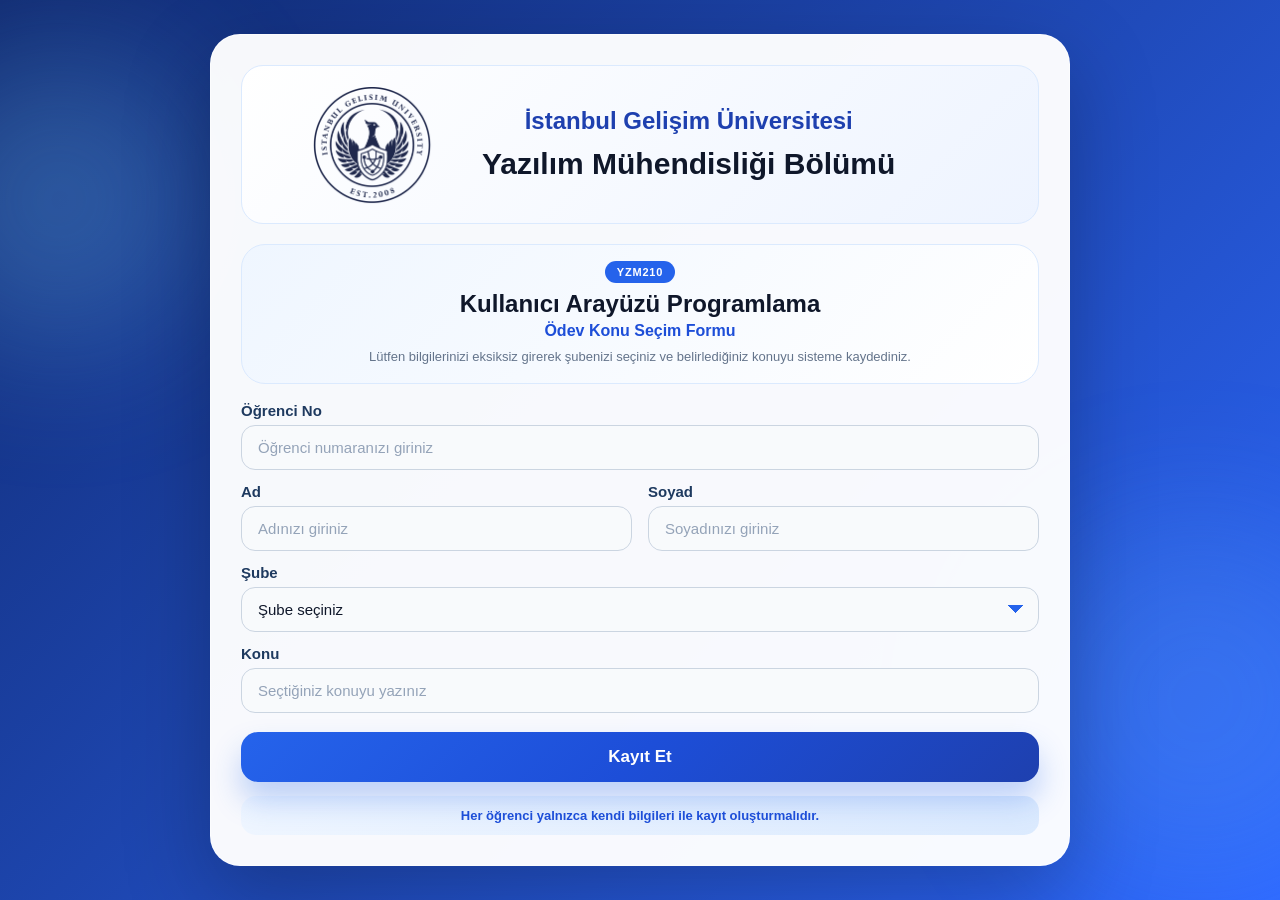
==== index.html @ 4514ed6f "Add files via upload" ====
<!DOCTYPE html>
<html lang="tr">
<head>
  <meta charset="UTF-8">
  <meta name="viewport" content="width=device-width, initial-scale=1.0">
  <title>İşletim Sistemleri Konu Seçim Formu</title>
  <link rel="stylesheet" href="Google_sheet.css">
</head>

<body>

  <div class="page">
    <div class="form-card">

      <div class="brand-header">
        <div class="brand-logo">
          <img src="logo.png" alt="İstanbul Gelişim Üniversitesi Logosu">
        </div>

        <div class="brand-text">
          <span>İstanbul Gelişim Üniversitesi</span>
          <strong>Yazılım Mühendisliği Bölümü</strong>
        </div>
      </div>

      <div class="course-panel">
        <div class="course-code">YZM210</div>

        <h1>Kullanıcı Arayüzü Programlama</h1>

        <div class="form-title">Ödev Konu Seçim Formu</div>

        <p>
          Lütfen bilgilerinizi eksiksiz girerek şubenizi seçiniz ve belirlediğiniz konuyu sisteme kaydediniz.
        </p>
      </div>

      <form method="post" name="contact-form">

        <div class="input-group">
          <label>Öğrenci No</label>
          <input type="text" name="ogrenciNo" placeholder="Öğrenci numaranızı giriniz" required>
        </div>

        <div class="row">
          <div class="input-group">
            <label>Ad</label>
            <input type="text" name="ad" placeholder="Adınızı giriniz" required>
          </div>

          <div class="input-group">
            <label>Soyad</label>
            <input type="text" name="soyad" placeholder="Soyadınızı giriniz" required>
          </div>
        </div>

        <div class="input-group">
          <label>Şube</label>
          <select name="sube" required>
            <option value="">Şube seçiniz</option>
            <option value="A">A</option>
            <option value="B">B</option>
          </select>
        </div>

        <div class="input-group">
          <label>Konu</label>
          <input type="text" name="konu" placeholder="Seçtiğiniz konuyu yazınız" required>
        </div>

        <button type="submit" id="submit">Kayıt Et</button>

      </form>

      <p id="mesaj"></p>

      <div class="footer-note">
        Her öğrenci yalnızca kendi bilgileri ile kayıt oluşturmalıdır.
      </div>

    </div>
  </div>

  <div id="loadingScreen" class="loading-screen">
    <div class="spinner"></div>
    <p>Kaydınız oluşturuluyor, lütfen bekleyiniz...</p>
  </div>

  <script src="Google_sheet.js"></script>

</body>
</html>
---- Google_sheet.css ----
* {
  box-sizing: border-box;
  margin: 0;
  padding: 0;
}

body {
  font-family: "Segoe UI", Arial, sans-serif;
  min-height: 100vh;
  background: linear-gradient(135deg, #102a72 0%, #1f49b6 50%, #2d68ff 100%);
  position: relative;
  overflow-x: hidden;
}

/* Arka plan efektleri */
body::before,
body::after {
  content: "";
  position: fixed;
  border-radius: 50%;
  filter: blur(75px);
  opacity: 0.25;
  z-index: 0;
}

body::before {
  width: 300px;
  height: 300px;
  background: #7dd3fc;
  top: 50px;
  left: -90px;
}

body::after {
  width: 360px;
  height: 360px;
  background: #60a5fa;
  bottom: 20px;
  right: -100px;
}

.page {
  min-height: 100vh;
  display: flex;
  align-items: center;
  justify-content: center;
  padding: 24px;
  position: relative;
  z-index: 1;
}

/* Ana form kartı */
.form-card {
  width: 100%;
  max-width: 860px;
  background: rgba(255, 255, 255, 0.97);
  border-radius: 30px;
  padding: 30px;
  box-shadow: 0 30px 85px rgba(0, 0, 0, 0.25);
  border: 1px solid rgba(255, 255, 255, 0.55);
  animation: fadeUp 0.7s ease;
}

/* Üst kurumsal alan */
.brand-header {
  display: grid;
  grid-template-columns: 220px 1fr 180px;
  align-items: center;
  padding: 16px 20px;
  border-radius: 22px;
  background: linear-gradient(135deg, #ffffff, #eef4ff);
  border: 1px solid #dbeafe;
  margin-bottom: 20px;
  min-height: 145px;
}

.brand-logo {
  grid-column: 1;
  justify-self: center;
  width: 195px;
  height: 125px;
  display: flex;
  align-items: center;
  justify-content: center;
}

.brand-logo img {
  max-width: 100%;
  max-height: 120px;
  width: auto;
  height: auto;
  display: block;
  object-fit: contain;
}

/* Üniversite ve bölüm yazı alanı */
.brand-text {
  grid-column: 2;
  justify-self: center;
  width: 100%;
  max-width: 720px;
  display: flex;
  flex-direction: column;
  align-items: center;
  justify-content: center;
  text-align: center;
  gap: 10px;
  min-height: 95px;
}

.brand-text span {
  display: block;
  width: 100%;
  font-size: 24px;
  color: #1e40af;
  font-weight: 900;
  text-align: center;
  white-space: nowrap;
  line-height: 1.2;
}

.brand-text strong {
  display: block;
  width: 100%;
  font-size: 30px;
  color: #0f172a;
  font-weight: 900;
  text-align: center;
  white-space: nowrap;
  line-height: 1.2;
}

/* Ders başlık paneli */
.course-panel {
  text-align: center;
  margin-bottom: 18px;
  padding: 16px 16px;
  border-radius: 24px;
  background: linear-gradient(135deg, #eff6ff, #ffffff);
  border: 1px solid #dbeafe;
}

.course-code {
  display: inline-block;
  padding: 5px 12px;
  border-radius: 999px;
  background: #2563eb;
  color: white;
  font-size: 11px;
  font-weight: 800;
  letter-spacing: 0.8px;
  margin-bottom: 8px;
}

.course-panel h1 {
  font-size: 24px;
  color: #0f172a;
  font-weight: 850;
  margin-bottom: 4px;
  line-height: 1.12;
}

.form-title {
  font-size: 16px;
  color: #1d4ed8;
  font-weight: 800;
  margin-bottom: 7px;
}

.course-panel p {
  max-width: 620px;
  margin: 0 auto;
  font-size: 13px;
  line-height: 1.5;
  color: #64748b;
}

/* Form alanları */
.input-group {
  margin-bottom: 13px;
}

label {
  display: block;
  font-size: 15px;
  font-weight: 800;
  color: #1e3a5f;
  margin-bottom: 6px;
}

input,
select {
  width: 100%;
  padding: 13px 16px;
  border: 1.5px solid #cbd5e1;
  border-radius: 14px;
  outline: none;
  font-size: 15px;
  color: #0f172a;
  background: #f8fafc;
  transition: 0.25s ease;
}

input::placeholder {
  color: #94a3b8;
}

input:focus,
select:focus {
  border-color: #2563eb;
  background: #ffffff;
  box-shadow: 0 0 0 5px rgba(37, 99, 235, 0.12);
}

select {
  appearance: none;
  cursor: pointer;
  background-image: linear-gradient(45deg, transparent 50%, #2563eb 50%),
    linear-gradient(135deg, #2563eb 50%, transparent 50%);
  background-position: calc(100% - 22px) 50%, calc(100% - 14px) 50%;
  background-size: 8px 8px, 8px 8px;
  background-repeat: no-repeat;
}

.row {
  display: grid;
  grid-template-columns: 1fr 1fr;
  gap: 16px;
}

/* Buton */
button {
  width: 100%;
  padding: 15px;
  border: none;
  border-radius: 17px;
  background: linear-gradient(135deg, #2563eb, #1d4ed8, #1e40af);
  color: white;
  font-size: 17px;
  font-weight: 900;
  cursor: pointer;
  transition: 0.25s ease;
  box-shadow: 0 18px 30px rgba(37, 99, 235, 0.28);
  margin-top: 6px;
}

button:hover {
  transform: translateY(-2px);
  box-shadow: 0 22px 36px rgba(37, 99, 235, 0.35);
}

button:disabled {
  background: #94a3b8;
  cursor: not-allowed;
  transform: none;
  box-shadow: none;
}

#mesaj {
  margin-top: 14px;
  text-align: center;
  font-size: 15px;
  font-weight: 800;
}

.footer-note {
  margin-top: 14px;
  padding: 12px 14px;
  border-radius: 15px;
  background: linear-gradient(135deg, #eff6ff, #dbeafe);
  color: #1d4ed8;
  text-align: center;
  font-size: 13px;
  font-weight: 800;
}

/* Kayıt loading ekranı */
.loading-screen {
  position: fixed;
  top: 0;
  left: 0;
  width: 100%;
  height: 100%;
  background-color: rgba(15, 23, 42, 0.88);
  display: none;
  align-items: center;
  justify-content: center;
  flex-direction: column;
  z-index: 9999;
  color: white;
}

.spinner {
  width: 68px;
  height: 68px;
  border: 7px solid rgba(255, 255, 255, 0.25);
  border-top: 7px solid white;
  border-radius: 50%;
  animation: spin 1s linear infinite;
  margin-bottom: 20px;
}

.loading-screen p {
  font-size: 18px;
  font-weight: 800;
}

/* Success sayfası */
.success-card {
  width: 100%;
  max-width: 1050px;
  background: rgba(255, 255, 255, 0.97);
  border-radius: 30px;
  padding: 38px;
  box-shadow: 0 30px 85px rgba(0, 0, 0, 0.25);
  text-align: center;
  animation: fadeUp 0.7s ease;
}

.wide-card {
  max-width: 1100px;
}

.success-icon {
  width: 85px;
  height: 85px;
  margin: 0 auto 18px;
  border-radius: 50%;
  background-color: #dcfce7;
  color: #16a34a;
  display: flex;
  align-items: center;
  justify-content: center;
  font-size: 42px;
}

.success-card h1 {
  font-size: 30px;
  color: #0f172a;
  font-weight: 900;
  margin-bottom: 10px;
}

.success-text {
  color: #64748b;
  margin-bottom: 24px;
  font-size: 16px;
}

/* Liste tablosu */
.table-box {
  width: 100%;
  margin-top: 25px;
  overflow-x: auto;
  border-radius: 16px;
  border: 1px solid #e2e8f0;
}

table {
  width: 100%;
  border-collapse: collapse;
  background-color: white;
}

thead {
  background: linear-gradient(135deg, #2563eb, #1d4ed8);
  color: white;
}

th {
  padding: 15px;
  font-size: 14px;
  text-align: left;
  white-space: nowrap;
}

td {
  padding: 14px;
  font-size: 14px;
  color: #334155;
  border-bottom: 1px solid #e2e8f0;
  white-space: nowrap;
  text-align: left;
}

tbody tr:hover {
  background-color: #f1f5f9;
}

tbody tr:last-child td {
  border-bottom: none;
}

.center-text {
  text-align: center;
}

/* Success sayfası geri dön butonu */
.back-btn {
  display: inline-block;
  margin-top: 25px;
  text-decoration: none;
  padding: 14px 26px;
  border-radius: 14px;
  background: linear-gradient(135deg, #2563eb, #1d4ed8);
  color: white;
  font-weight: 800;
  box-shadow: 0 12px 24px rgba(37, 99, 235, 0.3);
  transition: 0.25s ease;
}

.back-btn:hover {
  background: linear-gradient(135deg, #1d4ed8, #1e40af);
  transform: translateY(-2px);
}

/* Liste yüklenirken küçük spinner */
.table-loading {
  display: flex;
  align-items: center;
  justify-content: center;
  gap: 14px;
  padding: 25px;
  color: #2563eb;
  font-weight: 800;
}

.small-spinner {
  width: 34px;
  height: 34px;
  border: 4px solid #dbeafe;
  border-top: 4px solid #2563eb;
  border-radius: 50%;
  animation: spin 1s linear infinite;
}

/* Animasyonlar */
@keyframes spin {
  to {
    transform: rotate(360deg);
  }
}

@keyframes fadeUp {
  from {
    opacity: 0;
    transform: translateY(22px);
  }

  to {
    opacity: 1;
    transform: translateY(0);
  }
}

/* Kısa ekranlı laptoplar için */
@media (max-height: 760px) and (min-width: 769px) {
  .page {
    padding: 14px;
  }

  .form-card {
    padding: 22px;
  }

  .brand-header {
    min-height: 120px;
    padding: 12px 18px;
    margin-bottom: 14px;
    grid-template-columns: 190px 1fr 150px;
  }

  .brand-logo {
    width: 170px;
    height: 105px;
  }

  .brand-logo img {
    max-height: 100px;
  }

  .brand-text span {
    font-size: 21px;
  }

  .brand-text strong {
    font-size: 26px;
  }

  .course-panel {
    padding: 12px 14px;
    margin-bottom: 12px;
  }

  .input-group {
    margin-bottom: 10px;
  }

  input,
  select {
    padding: 11px 14px;
  }

  button {
    padding: 13px;
  }

  .footer-note {
    margin-top: 10px;
    padding: 10px;
  }
}

/* Tablet responsive */
@media (max-width: 768px) {
  .page {
    padding: 22px;
  }

  .form-card,
  .success-card {
    padding: 26px;
    border-radius: 24px;
  }

  .brand-header {
    display: flex;
    flex-direction: column;
    text-align: center;
    gap: 12px;
    min-height: auto;
  }

  .brand-logo {
    width: 210px;
    height: 120px;
  }

  .brand-logo img {
    max-height: 115px;
  }

  .brand-text {
    width: 100%;
    max-width: 100%;
    min-height: auto;
  }

  .brand-text span {
    font-size: 21px;
    text-align: center;
    white-space: normal;
    line-height: 1.2;
  }

  .brand-text strong {
    font-size: 26px;
    text-align: center;
    white-space: normal;
    line-height: 1.2;
  }

  .course-panel {
    padding: 16px 14px;
  }

  .course-panel h1 {
    font-size: 23px;
  }

  .form-title {
    font-size: 17px;
  }

  .course-panel p {
    font-size: 13px;
  }

  .row {
    grid-template-columns: 1fr;
    gap: 0;
  }
}

/* Telefon responsive */
@media (max-width: 480px) {
  .page {
    padding: 16px;
  }

  .form-card,
  .success-card {
    padding: 20px;
    border-radius: 20px;
  }

  .brand-header {
    padding: 16px;
    border-radius: 18px;
  }

  .brand-logo {
    width: 180px;
    height: 105px;
  }

  .brand-logo img {
    max-height: 100px;
  }

  .brand-text span {
    font-size: 18px;
    white-space: normal;
    line-height: 1.2;
  }

  .brand-text strong {
    font-size: 22px;
    white-space: normal;
    line-height: 1.2;
  }

  .course-panel {
    padding: 15px 12px;
    border-radius: 20px;
  }

  .course-code {
    font-size: 10px;
    padding: 5px 11px;
  }

  .course-panel h1 {
    font-size: 21px;
  }

  .form-title {
    font-size: 16px;
  }

  .course-panel p {
    font-size: 12px;
  }

  input,
  select {
    padding: 13px 14px;
    font-size: 15px;
  }

  label {
    font-size: 15px;
  }

  button {
    font-size: 17px;
    padding: 14px;
  }

  .footer-note {
    font-size: 13px;
  }

  .success-card h1 {
    font-size: 24px;
  }

  th,
  td {
    font-size: 13px;
    padding: 12px;
  }
}
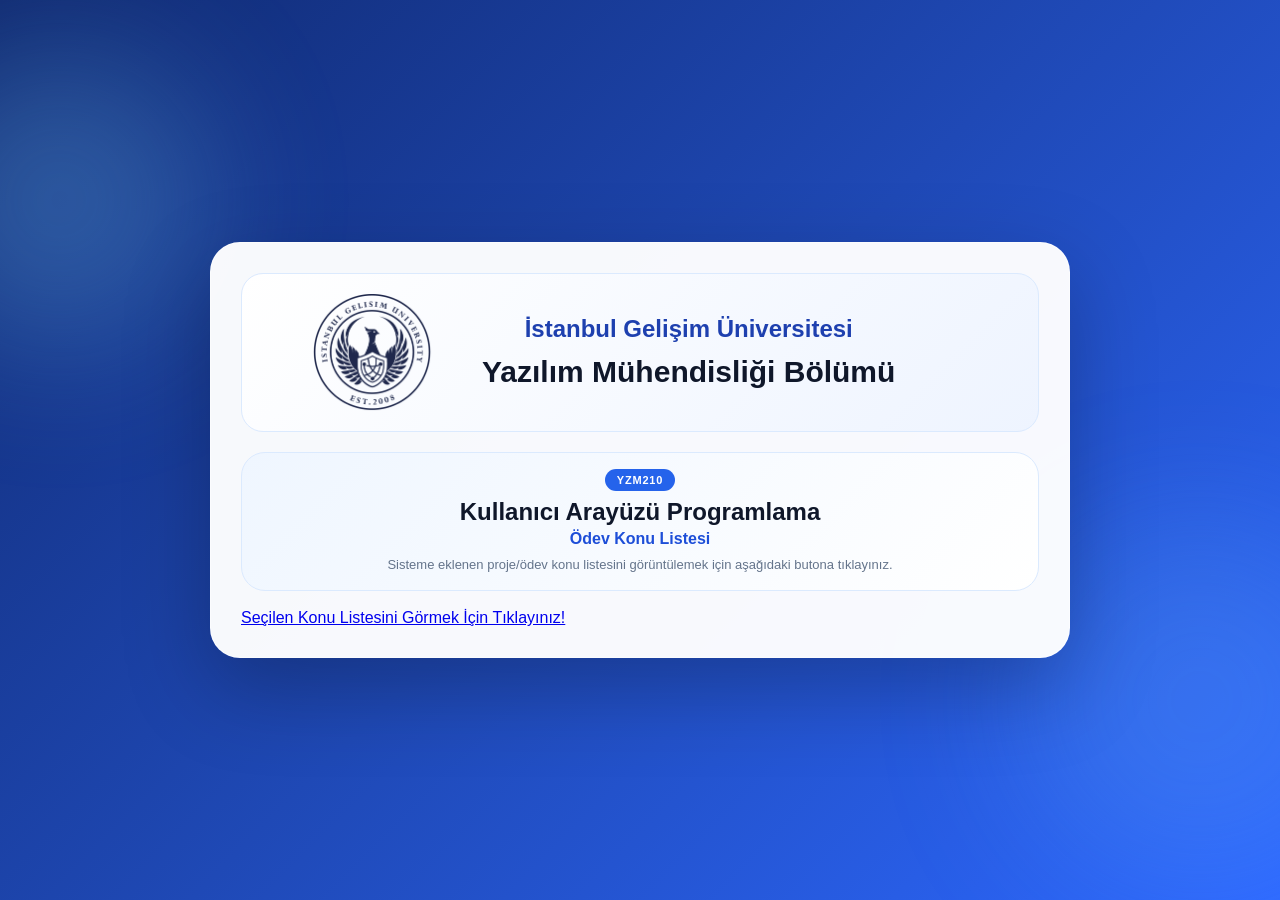
==== commit bd3e4768: "Update index.html" ====
--- a/index.html
+++ b/index.html
@@ -3,7 +3,7 @@
 <head>
   <meta charset="UTF-8">
   <meta name="viewport" content="width=device-width, initial-scale=1.0">
-  <title>İşletim Sistemleri Konu Seçim Formu</title>
+  <title>YZM210 Kullanıcı Arayüzü Programlama Konu Listesi</title>
   <link rel="stylesheet" href="Google_sheet.css">
 </head>
 
@@ -28,65 +28,19 @@
 
         <h1>Kullanıcı Arayüzü Programlama</h1>
 
-        <div class="form-title">Ödev Konu Seçim Formu</div>
+        <div class="form-title">Ödev Konu Listesi</div>
 
         <p>
-          Lütfen bilgilerinizi eksiksiz girerek şubenizi seçiniz ve belirlediğiniz konuyu sisteme kaydediniz.
+          Sisteme eklenen proje/ödev konu listesini görüntülemek için aşağıdaki butona tıklayınız.
         </p>
       </div>
 
-      <form method="post" name="contact-form">
-
-        <div class="input-group">
-          <label>Öğrenci No</label>
-          <input type="text" name="ogrenciNo" placeholder="Öğrenci numaranızı giriniz" required>
-        </div>
-
-        <div class="row">
-          <div class="input-group">
-            <label>Ad</label>
-            <input type="text" name="ad" placeholder="Adınızı giriniz" required>
-          </div>
-
-          <div class="input-group">
-            <label>Soyad</label>
-            <input type="text" name="soyad" placeholder="Soyadınızı giriniz" required>
-          </div>
-        </div>
-
-        <div class="input-group">
-          <label>Şube</label>
-          <select name="sube" required>
-            <option value="">Şube seçiniz</option>
-            <option value="A">A</option>
-            <option value="B">B</option>
-          </select>
-        </div>
-
-        <div class="input-group">
-          <label>Konu</label>
-          <input type="text" name="konu" placeholder="Seçtiğiniz konuyu yazınız" required>
-        </div>
-
-        <button type="submit" id="submit">Kayıt Et</button>
-
-      </form>
-
-      <p id="mesaj"></p>
-
-      <div class="footer-note">
-        Her öğrenci yalnızca kendi bilgileri ile kayıt oluşturmalıdır.
-      </div>
+      <a href="success.html" class="list-btn">
+        Seçilen Konu Listesini Görmek İçin Tıklayınız!
+      </a>
 
     </div>
   </div>
 
-  <div id="loadingScreen" class="loading-screen">
-    <div class="spinner"></div>
-    <p>Kaydınız oluşturuluyor, lütfen bekleyiniz...</p>
-  </div>
-
-  <script src="Google_sheet.js"></script>
-
 </body>
 </html>
